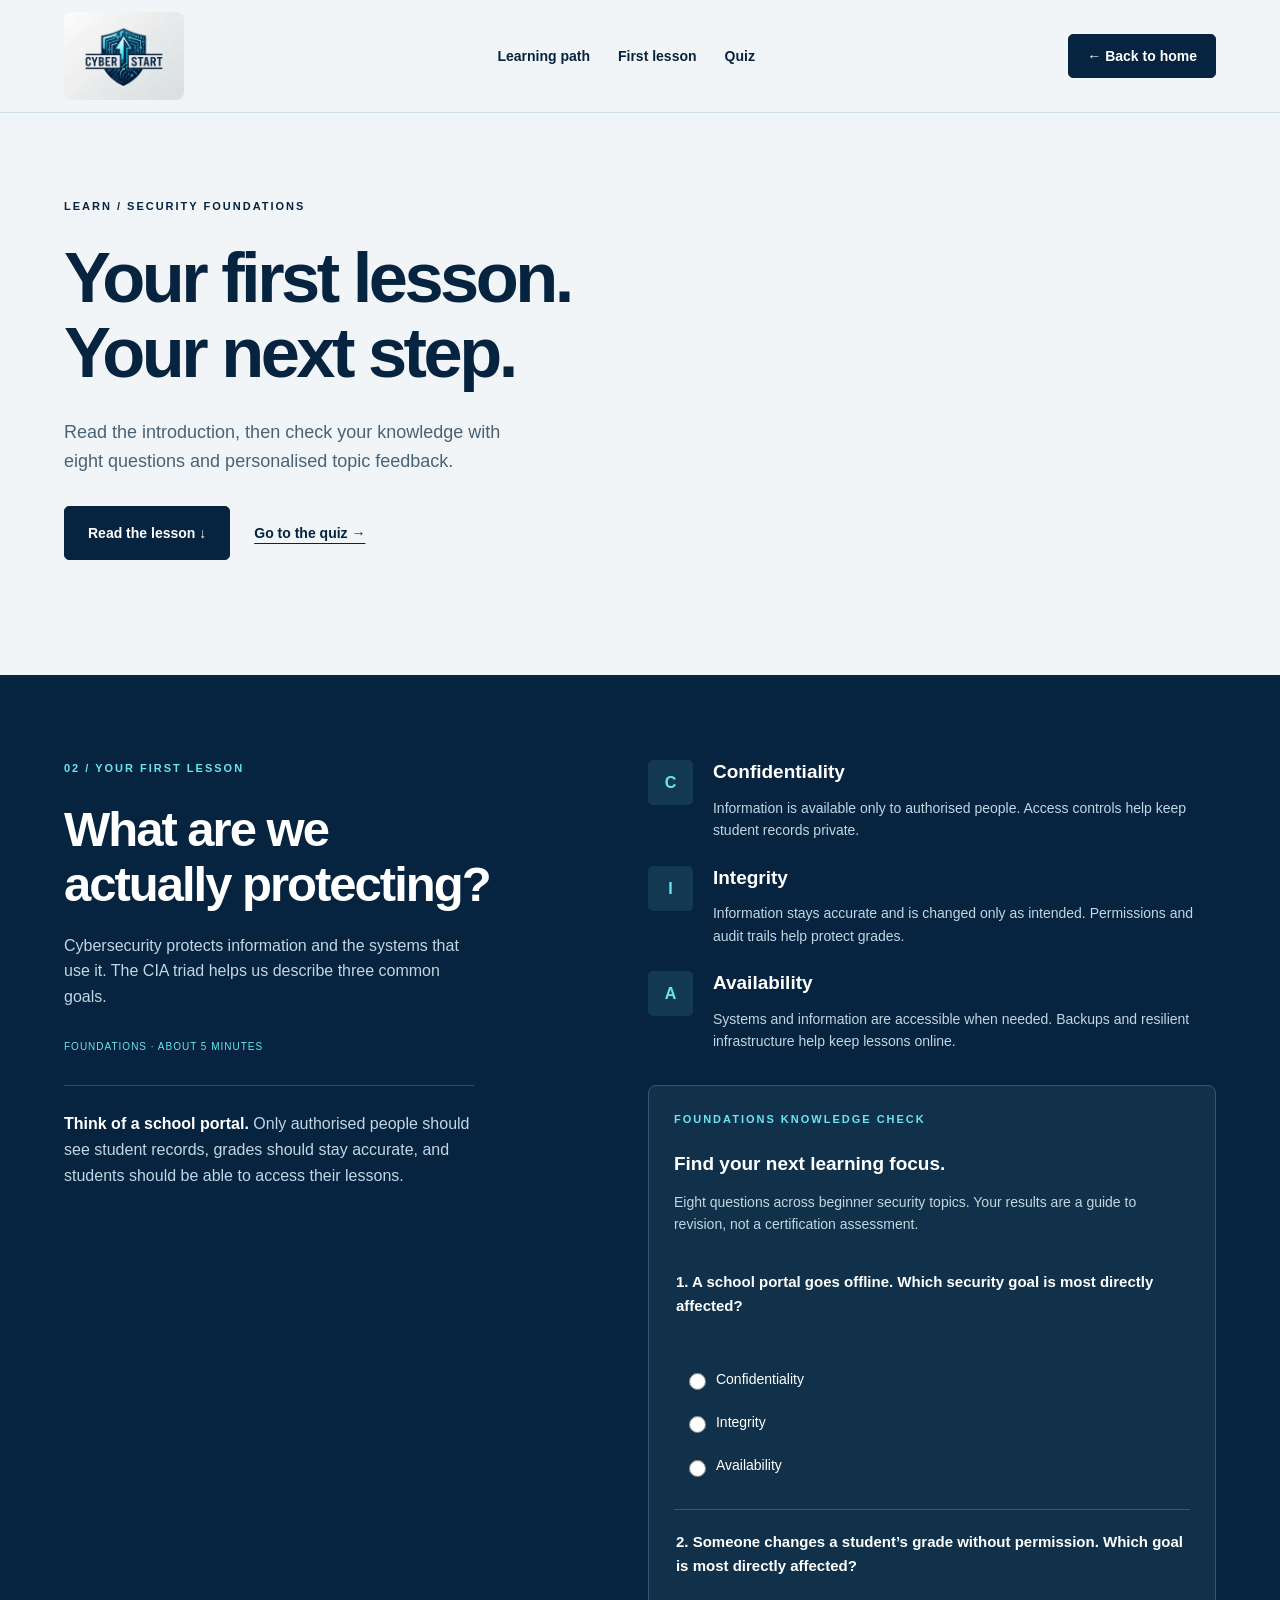
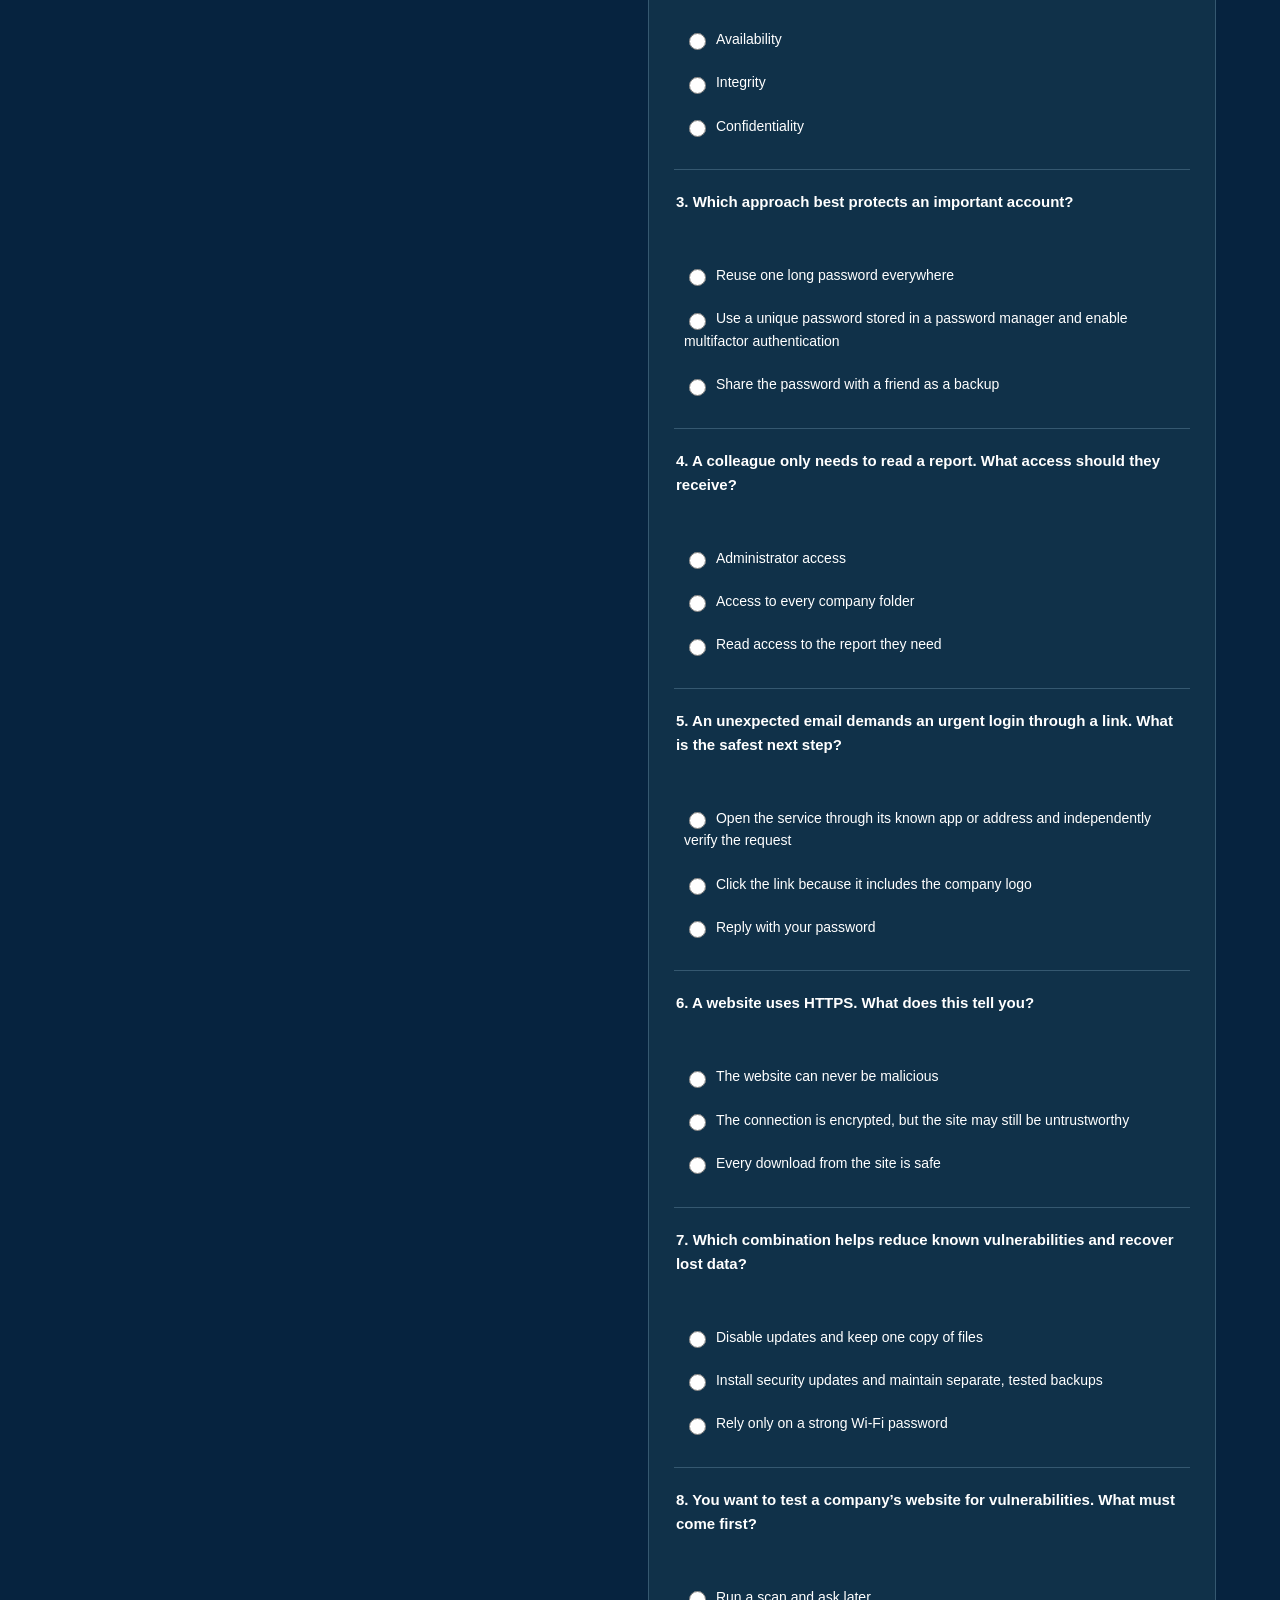
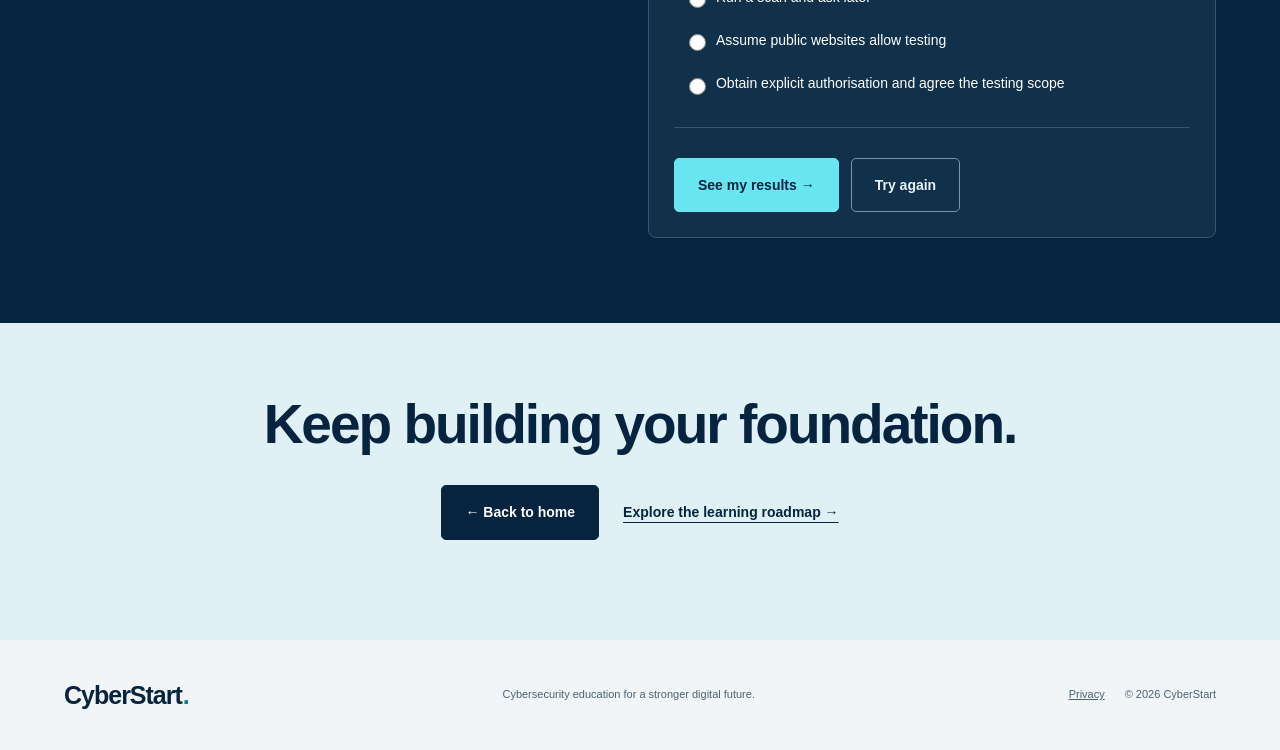
==== lesson.html @ 36103910 "Add dedicated foundations lesson and quiz page" ====
<!doctype html>
<html lang="en"><head><meta charset="utf-8"><meta name="viewport" content="width=device-width,initial-scale=1"><meta name="description" content="CyberStart introduces cybersecurity through clear explanations, practical habits and a beginner learning roadmap."><meta name="theme-color" content="#101f25"><title>First lesson & quiz — CyberStart</title><link rel="icon" href="logo.png" type="image/png"><link rel="stylesheet" href="styles.css"><script src="script.js" defer></script></head>
<body><a class="skip" href="#main">Skip to content</a><header class="header"><a class="brand logo-brand" href="index.html"><img src="logo.png" alt="Cyber Start home" width="110" height="110"></a><nav aria-label="Main navigation"><a href="index.html#path">Learning path</a><a href="#lesson">First lesson</a><a href="#quiz">Quiz</a></nav><a class="button small" href="index.html">← Back to home</a></header><main id="main"><section class="section"><p class="eyebrow">LEARN / SECURITY FOUNDATIONS</p><h1>Your first lesson.<br>Your next step.</h1><p class="lede">Read the introduction, then check your knowledge with eight questions and personalised topic feedback.</p><div class="actions"><a class="button" href="#lesson">Read the lesson ↓</a><a class="text-link" href="#quiz">Go to the quiz →</a></div></section><section id="lesson" class="lesson section"><div class="lesson-intro"><p class="eyebrow">02 / YOUR FIRST LESSON</p><h2>What are we<br>actually protecting?</h2><p>Cybersecurity protects information and the systems that use it. The CIA triad helps us describe three common goals.</p><span class="lesson-badge">FOUNDATIONS · ABOUT 5 MINUTES</span><p class="example"><strong>Think of a school portal.</strong> Only authorised people should see student records, grades should stay accurate, and students should be able to access their lessons.</p></div><div class="lesson-content"><div class="concept"><span>C</span><div><h3>Confidentiality</h3><p>Information is available only to authorised people. Access controls help keep student records private.</p></div></div><div class="concept"><span>I</span><div><h3>Integrity</h3><p>Information stays accurate and is changed only as intended. Permissions and audit trails help protect grades.</p></div></div><div class="concept"><span>A</span><div><h3>Availability</h3><p>Systems and information are accessible when needed. Backups and resilient infrastructure help keep lessons online.</p></div></div><div class="quiz"><p class="eyebrow">FOUNDATIONS KNOWLEDGE CHECK</p><h3>Find your next learning focus.</h3><p class="quiz-description">Eight questions across beginner security topics. Your results are a guide to revision, not a certification assessment.</p><form id="quiz"><div id="quiz-questions"></div><noscript><p>Enable JavaScript to use the quiz and topic feedback.</p></noscript><div class="actions"><button class="button" type="submit">See my results →</button><button class="button secondary" type="reset">Try again</button></div></form><section id="quiz-results" tabindex="-1" aria-label="Quiz results" hidden></section></div></div></section><section class="closing"><h2>Keep building your foundation.</h2><div class="actions" style="justify-content:center"><a class="button" href="index.html">← Back to home</a><a class="text-link" href="index.html#path">Explore the learning roadmap →</a></div></section></main><footer><a class="brand" href="index.html">CyberStart<span class="brand-dot">.</span></a><p>Cybersecurity education for a stronger digital future.</p><div><a href="privacy.html">Privacy</a><span>© <span id="year">2026</span> CyberStart</span></div></footer></body></html>
---- styles.css ----
:root{--ink:#06233f;--muted:#496276;--paper:#f1f5f7;--line:#d0dfe7;--lime:#69e5f2}*{box-sizing:border-box}html{scroll-behavior:smooth;scroll-padding-top:95px}body{margin:0;background:var(--paper);color:var(--ink);font-family:Arial,Helvetica,sans-serif;line-height:1.6}a{color:inherit}button,input{font:inherit}.header{max-width:1320px;margin:auto;padding:26px 5%;display:flex;align-items:center;justify-content:space-between;gap:24px;border-bottom:1px solid var(--line)}.brand{display:flex;align-items:center;gap:9px;font-size:25px;font-weight:800;letter-spacing:-1px;text-decoration:none}.brand-dot{color:#087e97;margin-left:-8px}nav{display:flex;gap:28px}nav a{text-decoration:none;font-size:14px;font-weight:600}.button{background:var(--ink);color:white;display:inline-flex;align-items:center;justify-content:center;gap:28px;padding:15px 23px;border:1px solid var(--ink);border-radius:5px;text-decoration:none;font-weight:700;font-size:14px;cursor:pointer}.button:hover{background:#164665}.button.small{padding:10px 18px}.text-link{font-size:14px;font-weight:700;text-underline-offset:5px}.hero{max-width:1320px;margin:auto;padding:85px 5% 65px;display:grid;grid-template-columns:1.2fr 1fr;gap:60px;align-items:center}.eyebrow{font-size:11px;letter-spacing:2px;font-weight:700;margin:0 0 24px}.signal{display:inline-block;width:7px;height:7px;background:#087e97;border-radius:50%;margin-right:8px}h1{font-size:clamp(44px,5.5vw,76px);line-height:1.07;letter-spacing:-3.5px;margin:0 0 28px}h1 em{font-style:normal;color:#087e97}.lede{max-width:480px;color:var(--muted);font-size:18px}.actions{display:flex;align-items:center;gap:24px;margin:30px 0}.hero-note{font-size:11px;color:var(--muted)}.hero-note span{margin:0 8px}.hero-art{position:relative;background:var(--ink);height:455px;border-radius:12px;overflow:hidden;background-image:linear-gradient(#ffffff07 1px,transparent 1px),linear-gradient(90deg,#ffffff07 1px,transparent 1px);background-size:30px 30px;color:var(--lime)}.art-label{position:absolute;top:27px;left:28px;font-size:10px;letter-spacing:2px}.orb{position:absolute;border:1px solid #69e5f235;border-radius:50%;width:310px;height:310px;left:50%;top:49%;transform:translate(-50%,-50%)}.orb-two{width:220px;height:220px;border-style:dashed}.shield{position:absolute;left:50%;top:49%;transform:translate(-50%,-50%) rotate(-8deg);height:145px;width:125px;display:grid;place-content:center;background:var(--lime);color:var(--ink);font-size:65px;font-weight:800;clip-path:polygon(50% 0,100% 18%,94% 70%,50% 100%,6% 70%,0 18%)}.shield span{position:absolute;font-size:25px;right:24px;top:36px}.art-chip{position:absolute;background:#24363d;border:1px solid #355870;border-radius:7px;padding:12px 18px;color:white;font-size:13px;box-shadow:0 10px 25px #0003}.art-chip span{color:var(--lime);margin-right:10px;font-family:monospace}.chip-one{top:105px;left:20px}.chip-two{top:235px;right:18px}.chip-three{bottom:77px;left:39px}.art-foot{position:absolute;bottom:24px;left:26px;right:26px;display:flex;justify-content:space-between;font:9px monospace;color:#93a7a1}.art-foot span{color:var(--lime)}.principles{border-top:1px solid var(--line);border-bottom:1px solid var(--line);display:flex;justify-content:space-around;gap:20px;padding:22px 5%;font-size:13px;font-weight:700}.section{max-width:1320px;margin:auto;padding:85px 5%}.section-heading{display:grid;grid-template-columns:1.3fr 1fr;gap:60px;align-items:end;margin-bottom:35px}h2{font-size:clamp(32px,4vw,49px);line-height:1.13;letter-spacing:-2px;margin:0 0 20px}.section-heading p:last-child{max-width:410px;color:var(--muted)}.roadmap{display:grid;grid-template-columns:repeat(3,1fr);gap:16px}.path-card{border:1px solid var(--line);border-radius:8px;padding:27px;background:#fff9}.path-card:first-child{background:#e3f4f8;border-color:#9dcfdc}.number{font-size:30px;color:#598099;font-family:monospace}.tag{font-size:9px;letter-spacing:1.5px;font-weight:700;margin:20px 0 12px}.muted{color:var(--muted)}h3{font-size:19px;line-height:1.3;margin:0 0 12px}.path-card p:not(.tag){color:var(--muted);font-size:14px}.path-card a{font-weight:700;font-size:12px;text-underline-offset:4px}.lesson{background:var(--ink);color:white;max-width:none;display:grid;grid-template-columns:1fr 1.15fr;gap:90px;padding-left:max(5%,calc((100vw - 1188px)/2));padding-right:max(5%,calc((100vw - 1188px)/2))}.lesson .eyebrow{color:var(--lime)}.lesson-intro>p:not(.eyebrow){color:#c2d6e3;max-width:410px}.lesson-badge{font-size:10px;letter-spacing:1px;color:var(--lime);display:block;margin:30px 0}.example{padding-top:25px;border-top:1px solid #3c4c50}.example strong{color:white}.concept{display:flex;gap:20px;margin-bottom:24px}.concept>span{background:#123951;color:var(--lime);border-radius:5px;flex:0 0 45px;height:45px;text-align:center;line-height:45px;font-weight:700}.concept p{color:#c2d6e3;font-size:14px;margin:0}.quiz{background:#103149;padding:25px;border:1px solid #355870;border-radius:8px;margin-top:32px}.quiz fieldset{border:0;padding:0;margin:0 0 20px}.quiz legend{font-weight:700;margin-bottom:18px;font-size:15px}.quiz label{display:block;padding:7px 0;font-size:14px}.quiz input{accent-color:var(--lime);margin-right:10px}.quiz .button,.closing .button{background:var(--lime);color:var(--ink);border-color:var(--lime)}#feedback{margin-bottom:0;font-size:14px;color:var(--lime)}.mission{display:grid;grid-template-columns:1fr 1.15fr;gap:90px}.mission p{color:var(--muted)}.mission .eyebrow{color:var(--ink)}.mission-lede{font-size:24px;line-height:1.5;color:var(--ink)!important;margin-top:0}.values{display:grid;grid-template-columns:1fr 1fr;gap:25px;margin-top:30px;border-top:1px solid var(--line);padding-top:30px}.values h3{font-size:16px}.values p{font-size:14px}.faq{border-top:1px solid var(--line);padding-top:65px;max-width:1000px}details{border-bottom:1px solid var(--line);padding:20px 0}summary{font-weight:700;cursor:pointer}details p{color:var(--muted);max-width:700px}.closing{text-align:center;background:#dff1f5;padding:70px 20px}.closing .eyebrow{margin-bottom:20px}.closing h2{font-size:55px;margin-bottom:30px}.closing .button{background:var(--ink);color:white;border-color:var(--ink)}footer{padding:35px 5%;max-width:1320px;margin:auto;display:flex;justify-content:space-between;align-items:center;gap:25px}footer p,footer div{font-size:11px;color:var(--muted)}footer div{display:flex;gap:20px}.skip{position:absolute;top:-70px;left:15px;padding:12px;background:white;z-index:10}.skip:focus{top:10px}:focus-visible{outline:3px solid #07829a;outline-offset:5px}.privacy{max-width:800px;min-height:70vh}.privacy h1{font-size:48px} @media(max-width:900px){.hero{gap:30px}.hero-art{height:390px}nav{gap:14px}.hero-note span{margin:0 3px}.lesson,.mission{gap:40px}.actions{flex-wrap:wrap}footer{flex-wrap:wrap}}@media(max-width:650px){.header{padding:18px 5%;flex-wrap:wrap;gap:15px}.header nav{order:3;width:100%;justify-content:space-between}.brand{font-size:22px}.button.small{font-size:12px;padding:8px 12px}.hero{grid-template-columns:1fr;padding-top:45px;gap:30px}h1{letter-spacing:-2px}.hero-art{height:360px}.principles{flex-wrap:wrap;font-size:11px}.section{padding:55px 5%}.section-heading,.lesson,.mission{grid-template-columns:1fr;gap:25px}.section-heading{margin-bottom:25px}.roadmap{grid-template-columns:1fr}.path-card{padding:22px}.lesson-intro>p:not(.eyebrow){max-width:none}.values{gap:18px}.closing h2{font-size:43px}footer{align-items:flex-start;flex-direction:column;gap:12px}footer p{margin:0}}@media(prefers-reduced-motion:reduce){html{scroll-behavior:auto}}

/* Brand and assessment additions */
.logo-brand{height:88px;width:120px;flex-shrink:0;overflow:hidden;border-radius:8px;background:#eef2f3}.logo-brand img{width:120px;height:120px;object-fit:contain;flex-shrink:0}.header{padding-top:12px;padding-bottom:12px}.quiz-description{color:#c2d6e3;font-size:14px}.quiz fieldset{padding:20px 0;border-bottom:1px solid #355870;margin:0}.quiz legend{padding-top:20px}.quiz label{border-radius:5px;padding:9px 10px;margin:3px 0}.quiz label:hover{background:#1c425b}.quiz input{width:17px;height:17px;vertical-align:middle}.quiz .secondary{background:transparent;color:#e8f4f9;border-color:#7398ad}.quiz .actions{gap:12px;margin-bottom:0}#quiz-results{margin-top:28px;border-top:1px solid #52748b;padding-top:25px;scroll-margin-top:25px}#quiz-results h4{margin:18px 0 8px;font-size:17px}.result-score{font-size:30px;color:var(--lime);font-weight:700;margin:0 0 8px}.topic-results{display:grid;gap:10px;padding:0;list-style:none}.topic-results li{background:#06233f;padding:14px;border-radius:6px;font-size:14px}.topic-results p{margin:5px 0;color:#c2d6e3}.review-item{padding:16px 0;border-bottom:1px solid #355870}.review-item p{font-size:14px;margin:7px 0;color:#c2d6e3}.review-status{font-size:12px;font-weight:700;color:var(--lime)}.review-status.missed{color:#ffd393}.result-link{display:inline-block;margin-top:15px;color:var(--lime);text-underline-offset:4px}.quiz legend{max-width:100%}@media(max-width:650px){.logo-brand{height:70px;width:100px}.logo-brand img{width:100px;height:100px}.quiz{padding:18px}.quiz .button{width:100%}.header nav{padding-bottom:5px}}
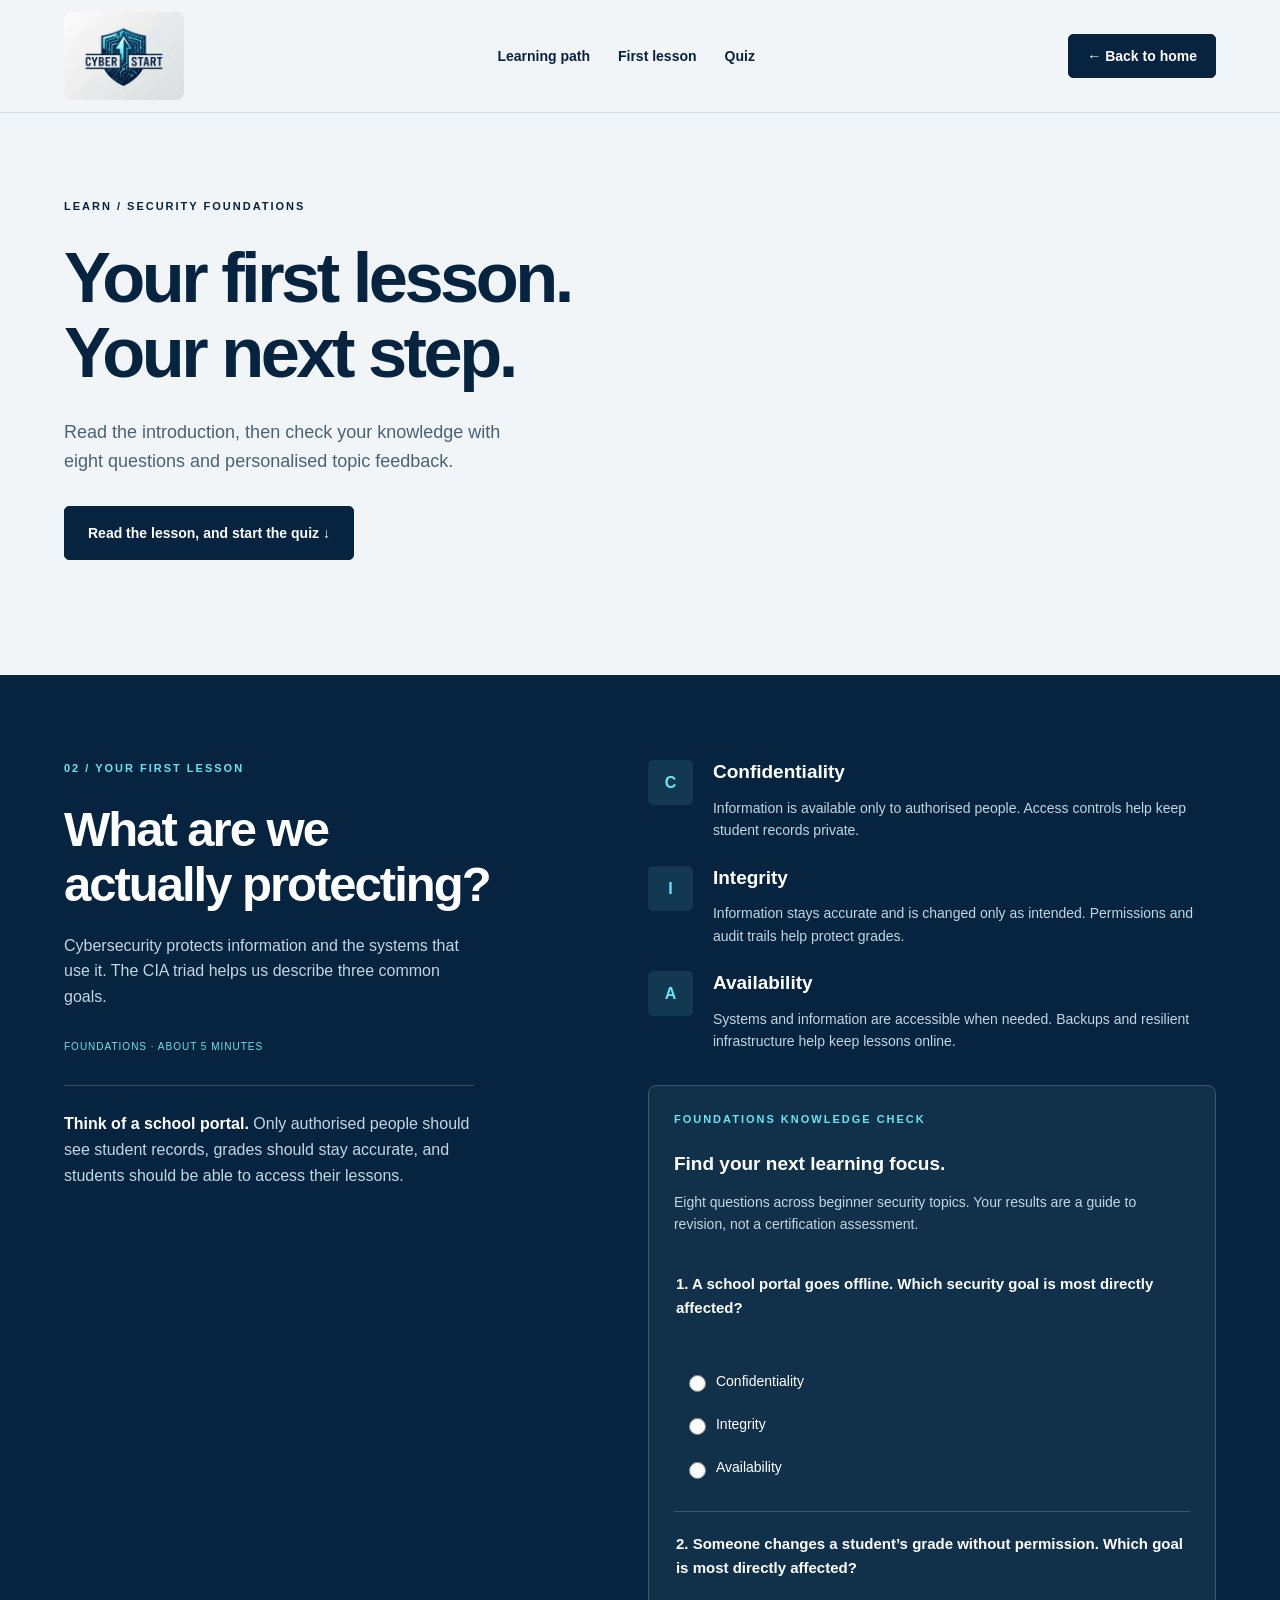
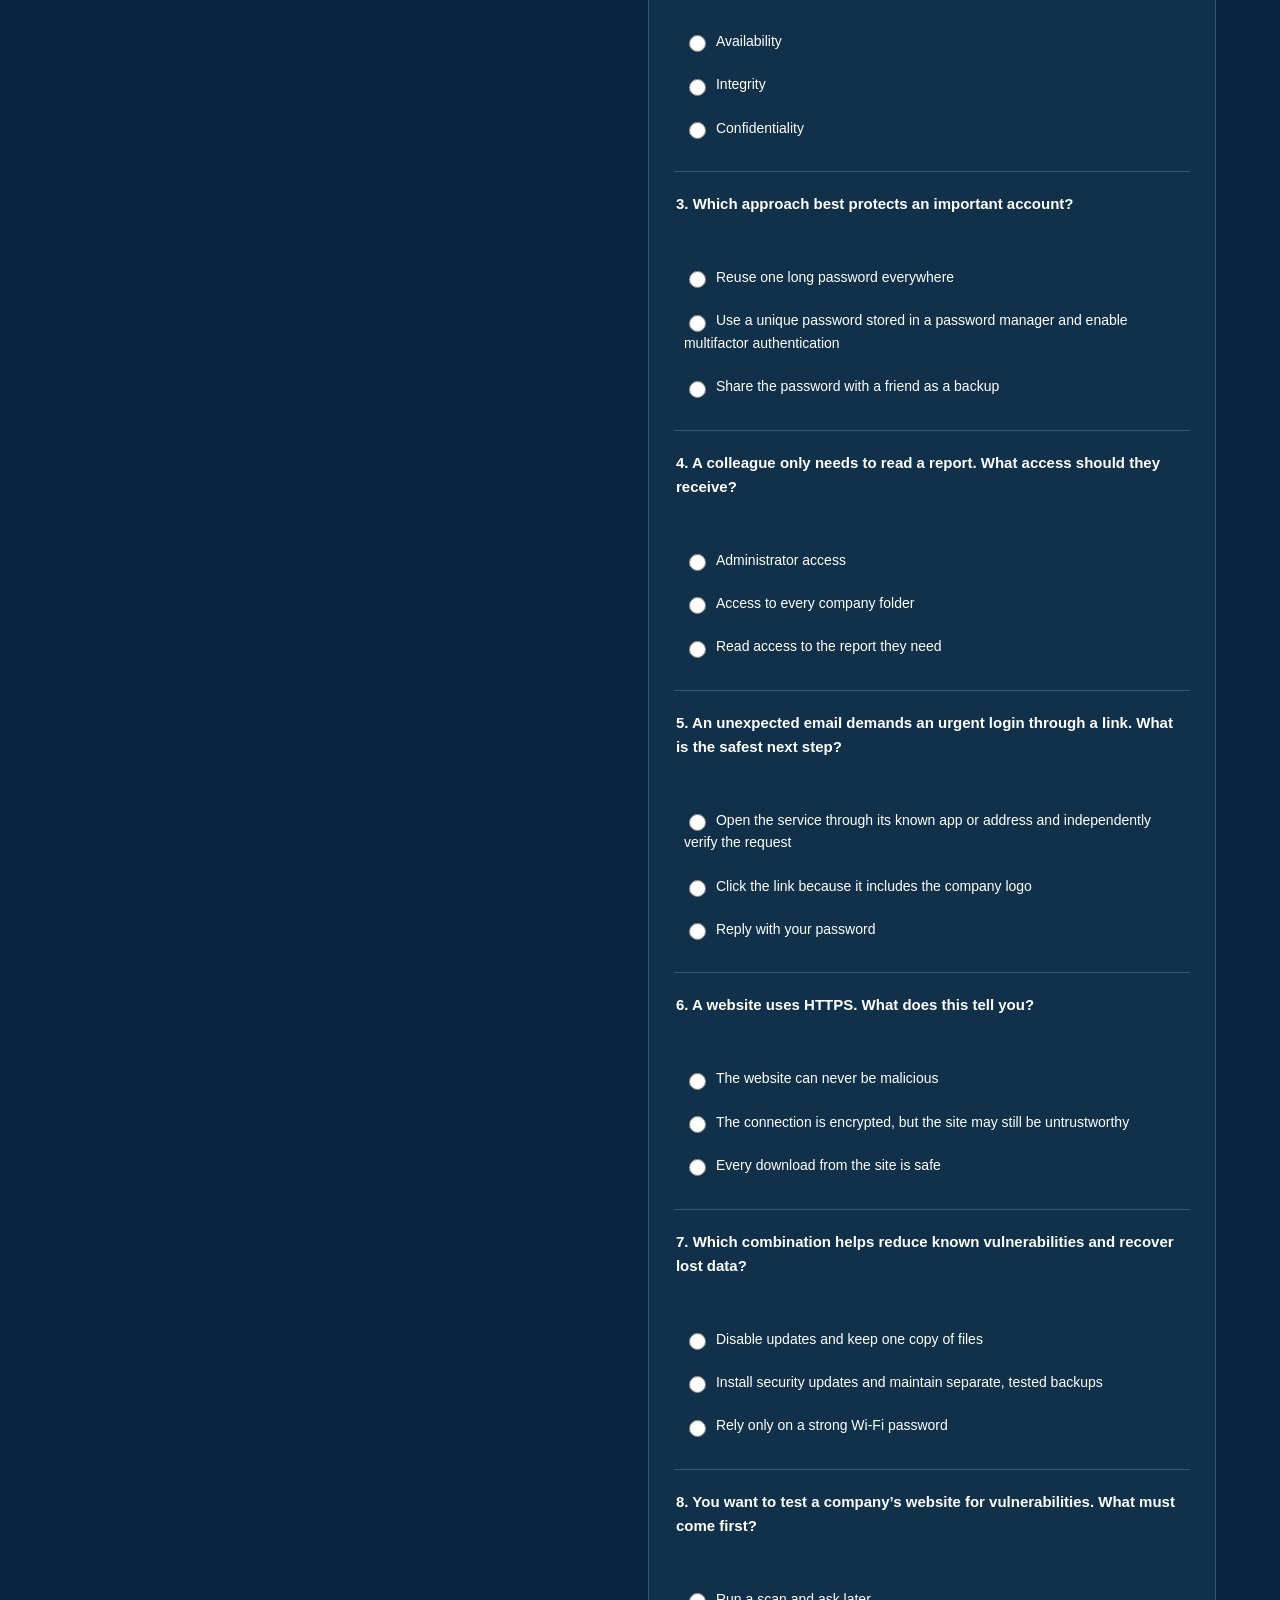
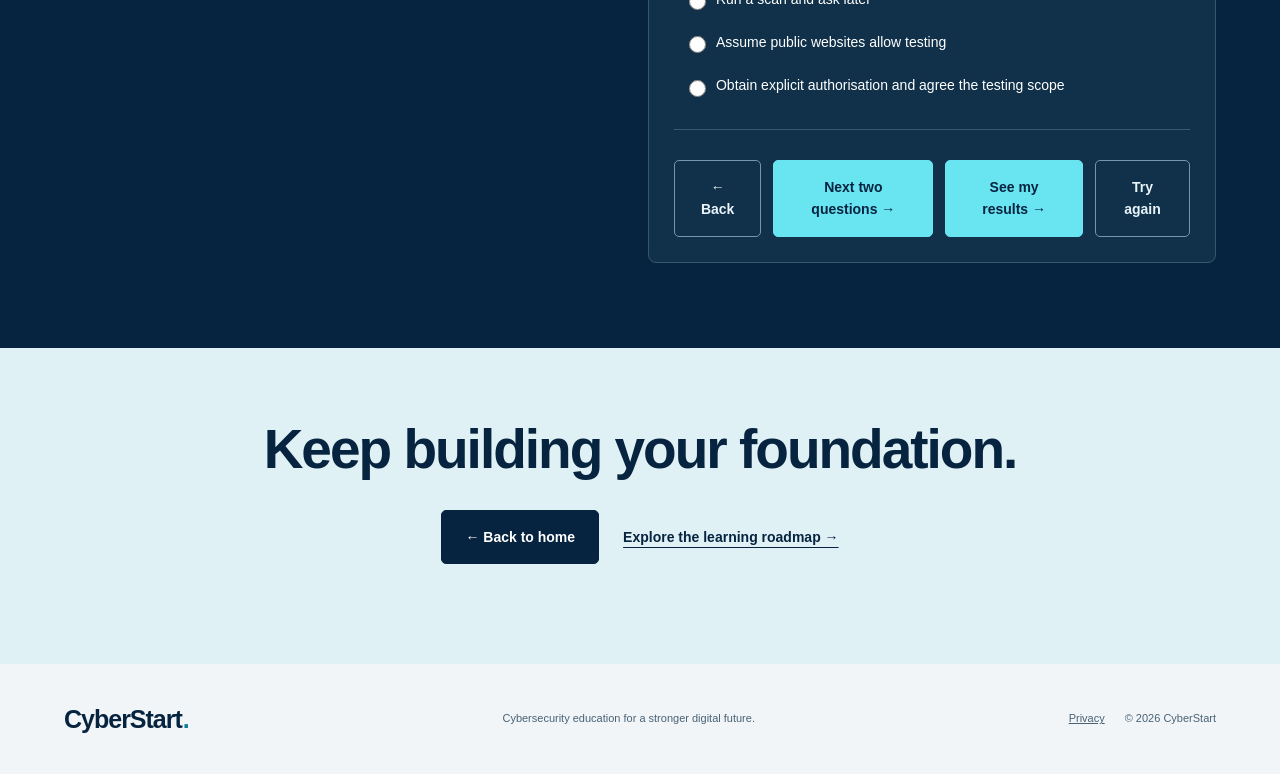
==== commit 2fda9379: "Combine lesson call to action and add quiz step controls" ====
--- a/lesson.html
+++ b/lesson.html
@@ -1,3 +1,3 @@
 <!doctype html>
 <html lang="en"><head><meta charset="utf-8"><meta name="viewport" content="width=device-width,initial-scale=1"><meta name="description" content="CyberStart introduces cybersecurity through clear explanations, practical habits and a beginner learning roadmap."><meta name="theme-color" content="#101f25"><title>First lesson & quiz — CyberStart</title><link rel="icon" href="logo.png" type="image/png"><link rel="stylesheet" href="styles.css"><script src="script.js" defer></script></head>
-<body><a class="skip" href="#main">Skip to content</a><header class="header"><a class="brand logo-brand" href="index.html"><img src="logo.png" alt="Cyber Start home" width="110" height="110"></a><nav aria-label="Main navigation"><a href="index.html#path">Learning path</a><a href="#lesson">First lesson</a><a href="#quiz">Quiz</a></nav><a class="button small" href="index.html">← Back to home</a></header><main id="main"><section class="section"><p class="eyebrow">LEARN / SECURITY FOUNDATIONS</p><h1>Your first lesson.<br>Your next step.</h1><p class="lede">Read the introduction, then check your knowledge with eight questions and personalised topic feedback.</p><div class="actions"><a class="button" href="#lesson">Read the lesson ↓</a><a class="text-link" href="#quiz">Go to the quiz →</a></div></section><section id="lesson" class="lesson section"><div class="lesson-intro"><p class="eyebrow">02 / YOUR FIRST LESSON</p><h2>What are we<br>actually protecting?</h2><p>Cybersecurity protects information and the systems that use it. The CIA triad helps us describe three common goals.</p><span class="lesson-badge">FOUNDATIONS · ABOUT 5 MINUTES</span><p class="example"><strong>Think of a school portal.</strong> Only authorised people should see student records, grades should stay accurate, and students should be able to access their lessons.</p></div><div class="lesson-content"><div class="concept"><span>C</span><div><h3>Confidentiality</h3><p>Information is available only to authorised people. Access controls help keep student records private.</p></div></div><div class="concept"><span>I</span><div><h3>Integrity</h3><p>Information stays accurate and is changed only as intended. Permissions and audit trails help protect grades.</p></div></div><div class="concept"><span>A</span><div><h3>Availability</h3><p>Systems and information are accessible when needed. Backups and resilient infrastructure help keep lessons online.</p></div></div><div class="quiz"><p class="eyebrow">FOUNDATIONS KNOWLEDGE CHECK</p><h3>Find your next learning focus.</h3><p class="quiz-description">Eight questions across beginner security topics. Your results are a guide to revision, not a certification assessment.</p><form id="quiz"><div id="quiz-questions"></div><noscript><p>Enable JavaScript to use the quiz and topic feedback.</p></noscript><div class="actions"><button class="button" type="submit">See my results →</button><button class="button secondary" type="reset">Try again</button></div></form><section id="quiz-results" tabindex="-1" aria-label="Quiz results" hidden></section></div></div></section><section class="closing"><h2>Keep building your foundation.</h2><div class="actions" style="justify-content:center"><a class="button" href="index.html">← Back to home</a><a class="text-link" href="index.html#path">Explore the learning roadmap →</a></div></section></main><footer><a class="brand" href="index.html">CyberStart<span class="brand-dot">.</span></a><p>Cybersecurity education for a stronger digital future.</p><div><a href="privacy.html">Privacy</a><span>© <span id="year">2026</span> CyberStart</span></div></footer></body></html>
+<body><a class="skip" href="#main">Skip to content</a><header class="header"><a class="brand logo-brand" href="index.html"><img src="logo.png" alt="Cyber Start home" width="110" height="110"></a><nav aria-label="Main navigation"><a href="index.html#path">Learning path</a><a href="#lesson">First lesson</a><a href="#quiz">Quiz</a></nav><a class="button small" href="index.html">← Back to home</a></header><main id="main"><section class="section"><p class="eyebrow">LEARN / SECURITY FOUNDATIONS</p><h1>Your first lesson.<br>Your next step.</h1><p class="lede">Read the introduction, then check your knowledge with eight questions and personalised topic feedback.</p><div class="actions"><a class="button" href="#lesson">Read the lesson, and start the quiz ↓</a></div></section><section id="lesson" class="lesson section"><div class="lesson-intro"><p class="eyebrow">02 / YOUR FIRST LESSON</p><h2>What are we<br>actually protecting?</h2><p>Cybersecurity protects information and the systems that use it. The CIA triad helps us describe three common goals.</p><span class="lesson-badge">FOUNDATIONS · ABOUT 5 MINUTES</span><p class="example"><strong>Think of a school portal.</strong> Only authorised people should see student records, grades should stay accurate, and students should be able to access their lessons.</p></div><div class="lesson-content"><div class="concept"><span>C</span><div><h3>Confidentiality</h3><p>Information is available only to authorised people. Access controls help keep student records private.</p></div></div><div class="concept"><span>I</span><div><h3>Integrity</h3><p>Information stays accurate and is changed only as intended. Permissions and audit trails help protect grades.</p></div></div><div class="concept"><span>A</span><div><h3>Availability</h3><p>Systems and information are accessible when needed. Backups and resilient infrastructure help keep lessons online.</p></div></div><div class="quiz"><p class="eyebrow">FOUNDATIONS KNOWLEDGE CHECK</p><h3>Find your next learning focus.</h3><p class="quiz-description">Eight questions across beginner security topics. Your results are a guide to revision, not a certification assessment.</p><form id="quiz"><p id="quiz-progress" class="quiz-progress" role="status" aria-live="polite"></p><div id="quiz-questions" tabindex="-1"></div><noscript><p>Enable JavaScript to use the quiz and topic feedback.</p></noscript><div class="actions"><button class="button secondary" id="quiz-back" type="button" hidden>← Back</button><button class="button" id="quiz-next" type="button">Next two questions →</button><button class="button" id="quiz-submit" type="submit" hidden>See my results →</button><button class="button secondary" type="reset">Try again</button></div></form><section id="quiz-results" tabindex="-1" aria-label="Quiz results" hidden></section></div></div></section><section class="closing"><h2>Keep building your foundation.</h2><div class="actions" style="justify-content:center"><a class="button" href="index.html">← Back to home</a><a class="text-link" href="index.html#path">Explore the learning roadmap →</a></div></section></main><footer><a class="brand" href="index.html">CyberStart<span class="brand-dot">.</span></a><p>Cybersecurity education for a stronger digital future.</p><div><a href="privacy.html">Privacy</a><span>© <span id="year">2026</span> CyberStart</span></div></footer></body></html>
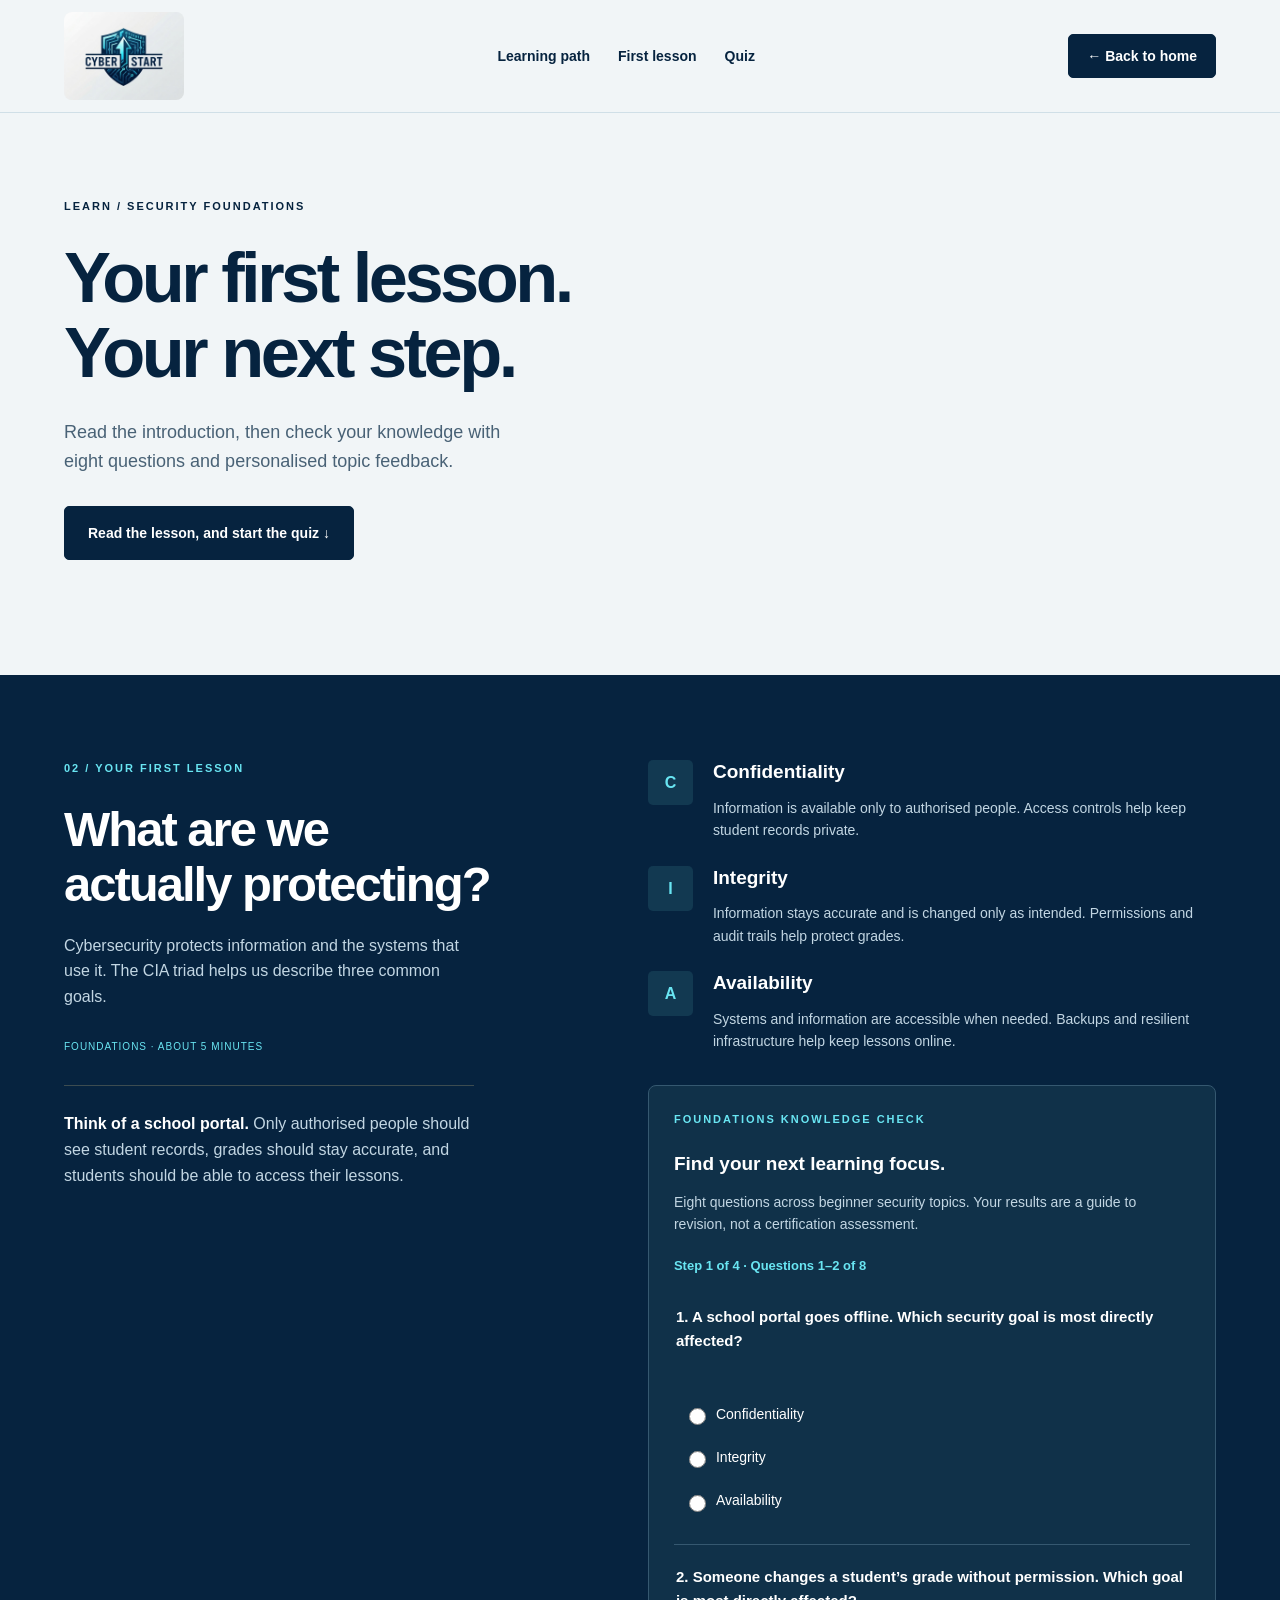
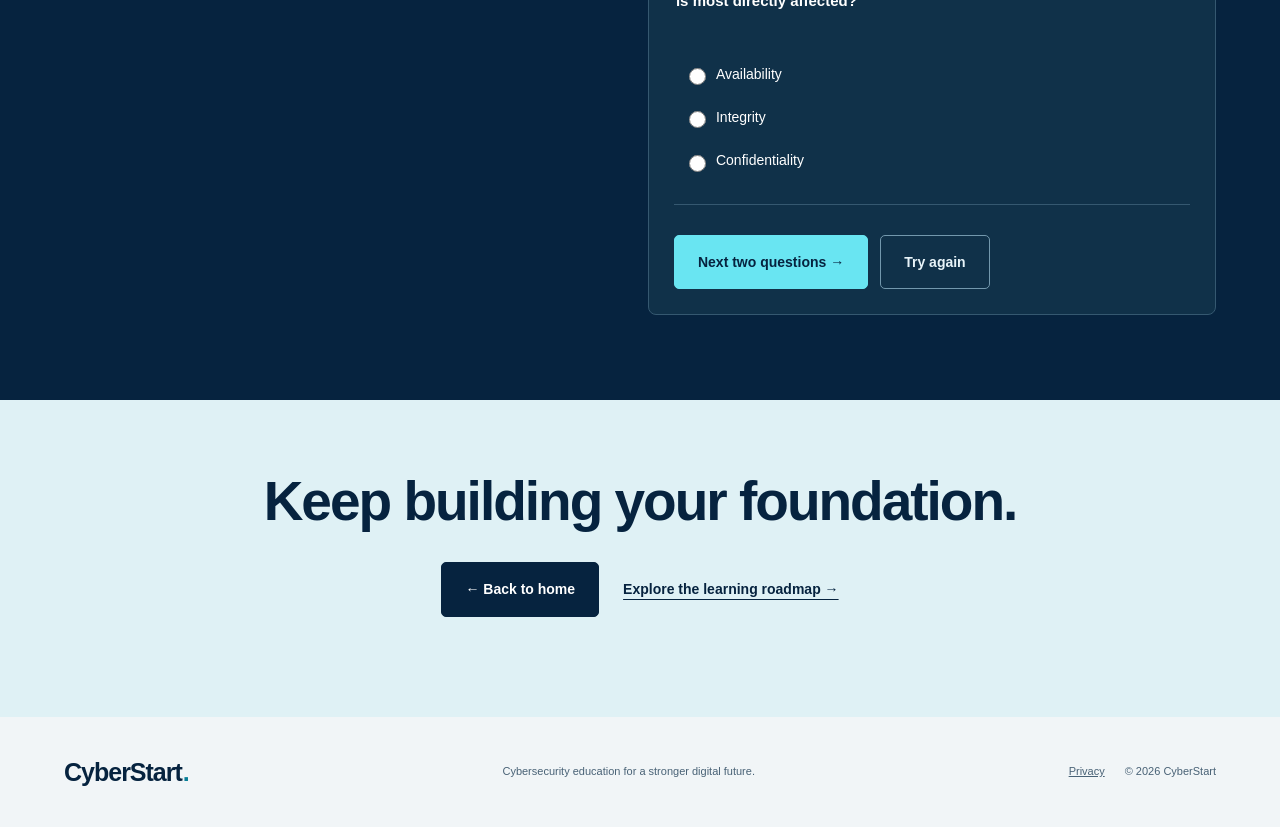
==== commit 4905d94c: "Version quiz assets so browsers fetch the latest paging implementation" ====
--- a/lesson.html
+++ b/lesson.html
@@ -1,3 +1,3 @@
 <!doctype html>
-<html lang="en"><head><meta charset="utf-8"><meta name="viewport" content="width=device-width,initial-scale=1"><meta name="description" content="CyberStart introduces cybersecurity through clear explanations, practical habits and a beginner learning roadmap."><meta name="theme-color" content="#101f25"><title>First lesson & quiz — CyberStart</title><link rel="icon" href="logo.png" type="image/png"><link rel="stylesheet" href="styles.css"><script src="script.js" defer></script></head>
+<html lang="en"><head><meta charset="utf-8"><meta name="viewport" content="width=device-width,initial-scale=1"><meta name="description" content="CyberStart introduces cybersecurity through clear explanations, practical habits and a beginner learning roadmap."><meta name="theme-color" content="#101f25"><title>First lesson & quiz — CyberStart</title><link rel="icon" href="logo.png" type="image/png"><link rel="stylesheet" href="styles.css?v=20261009-quiz2"><script src="script.js?v=20261009-quiz2" defer></script></head>
 <body><a class="skip" href="#main">Skip to content</a><header class="header"><a class="brand logo-brand" href="index.html"><img src="logo.png" alt="Cyber Start home" width="110" height="110"></a><nav aria-label="Main navigation"><a href="index.html#path">Learning path</a><a href="#lesson">First lesson</a><a href="#quiz">Quiz</a></nav><a class="button small" href="index.html">← Back to home</a></header><main id="main"><section class="section"><p class="eyebrow">LEARN / SECURITY FOUNDATIONS</p><h1>Your first lesson.<br>Your next step.</h1><p class="lede">Read the introduction, then check your knowledge with eight questions and personalised topic feedback.</p><div class="actions"><a class="button" href="#lesson">Read the lesson, and start the quiz ↓</a></div></section><section id="lesson" class="lesson section"><div class="lesson-intro"><p class="eyebrow">02 / YOUR FIRST LESSON</p><h2>What are we<br>actually protecting?</h2><p>Cybersecurity protects information and the systems that use it. The CIA triad helps us describe three common goals.</p><span class="lesson-badge">FOUNDATIONS · ABOUT 5 MINUTES</span><p class="example"><strong>Think of a school portal.</strong> Only authorised people should see student records, grades should stay accurate, and students should be able to access their lessons.</p></div><div class="lesson-content"><div class="concept"><span>C</span><div><h3>Confidentiality</h3><p>Information is available only to authorised people. Access controls help keep student records private.</p></div></div><div class="concept"><span>I</span><div><h3>Integrity</h3><p>Information stays accurate and is changed only as intended. Permissions and audit trails help protect grades.</p></div></div><div class="concept"><span>A</span><div><h3>Availability</h3><p>Systems and information are accessible when needed. Backups and resilient infrastructure help keep lessons online.</p></div></div><div class="quiz"><p class="eyebrow">FOUNDATIONS KNOWLEDGE CHECK</p><h3>Find your next learning focus.</h3><p class="quiz-description">Eight questions across beginner security topics. Your results are a guide to revision, not a certification assessment.</p><form id="quiz"><p id="quiz-progress" class="quiz-progress" role="status" aria-live="polite"></p><div id="quiz-questions" tabindex="-1"></div><noscript><p>Enable JavaScript to use the quiz and topic feedback.</p></noscript><div class="actions"><button class="button secondary" id="quiz-back" type="button" hidden>← Back</button><button class="button" id="quiz-next" type="button">Next two questions →</button><button class="button" id="quiz-submit" type="submit" hidden>See my results →</button><button class="button secondary" type="reset">Try again</button></div></form><section id="quiz-results" tabindex="-1" aria-label="Quiz results" hidden></section></div></div></section><section class="closing"><h2>Keep building your foundation.</h2><div class="actions" style="justify-content:center"><a class="button" href="index.html">← Back to home</a><a class="text-link" href="index.html#path">Explore the learning roadmap →</a></div></section></main><footer><a class="brand" href="index.html">CyberStart<span class="brand-dot">.</span></a><p>Cybersecurity education for a stronger digital future.</p><div><a href="privacy.html">Privacy</a><span>© <span id="year">2026</span> CyberStart</span></div></footer></body></html>
--- a/styles.css
+++ b/styles.css
@@ -2,3 +2,6 @@
 
 /* Brand and assessment additions */
 .logo-brand{height:88px;width:120px;flex-shrink:0;overflow:hidden;border-radius:8px;background:#eef2f3}.logo-brand img{width:120px;height:120px;object-fit:contain;flex-shrink:0}.header{padding-top:12px;padding-bottom:12px}.quiz-description{color:#c2d6e3;font-size:14px}.quiz fieldset{padding:20px 0;border-bottom:1px solid #355870;margin:0}.quiz legend{padding-top:20px}.quiz label{border-radius:5px;padding:9px 10px;margin:3px 0}.quiz label:hover{background:#1c425b}.quiz input{width:17px;height:17px;vertical-align:middle}.quiz .secondary{background:transparent;color:#e8f4f9;border-color:#7398ad}.quiz .actions{gap:12px;margin-bottom:0}#quiz-results{margin-top:28px;border-top:1px solid #52748b;padding-top:25px;scroll-margin-top:25px}#quiz-results h4{margin:18px 0 8px;font-size:17px}.result-score{font-size:30px;color:var(--lime);font-weight:700;margin:0 0 8px}.topic-results{display:grid;gap:10px;padding:0;list-style:none}.topic-results li{background:#06233f;padding:14px;border-radius:6px;font-size:14px}.topic-results p{margin:5px 0;color:#c2d6e3}.review-item{padding:16px 0;border-bottom:1px solid #355870}.review-item p{font-size:14px;margin:7px 0;color:#c2d6e3}.review-status{font-size:12px;font-weight:700;color:var(--lime)}.review-status.missed{color:#ffd393}.result-link{display:inline-block;margin-top:15px;color:var(--lime);text-underline-offset:4px}.quiz legend{max-width:100%}@media(max-width:650px){.logo-brand{height:70px;width:100px}.logo-brand img{width:100px;height:100px}.quiz{padding:18px}.quiz .button{width:100%}.header nav{padding-bottom:5px}}
+
+/* Paged quiz and flowing FAQ disclosure */
+[hidden]{display:none!important}.quiz-progress{color:var(--lime);font-size:13px;font-weight:700;margin:20px 0 8px}#quiz-questions:focus{outline:none}.faq details{box-sizing:border-box}.faq summary{list-style:none;display:flex;align-items:center;justify-content:space-between;gap:24px;min-height:28px}.faq summary::-webkit-details-marker{display:none}.faq summary::after{content:'';width:9px;height:9px;border-right:2px solid currentColor;border-bottom:2px solid currentColor;transform:rotate(45deg);transition:transform .26s ease;flex-shrink:0;margin-right:6px}.faq summary[aria-expanded="true"]::after{transform:rotate(225deg)}.faq details p{margin:16px 0 0;padding-right:30px;line-height:1.75}.faq details[open]{background:#e8f2f6;border-radius:8px}.faq details{padding-left:18px;padding-right:18px;transition:background-color .26s ease}@media(prefers-reduced-motion:reduce){.faq details,.faq summary::after{transition:none}}
